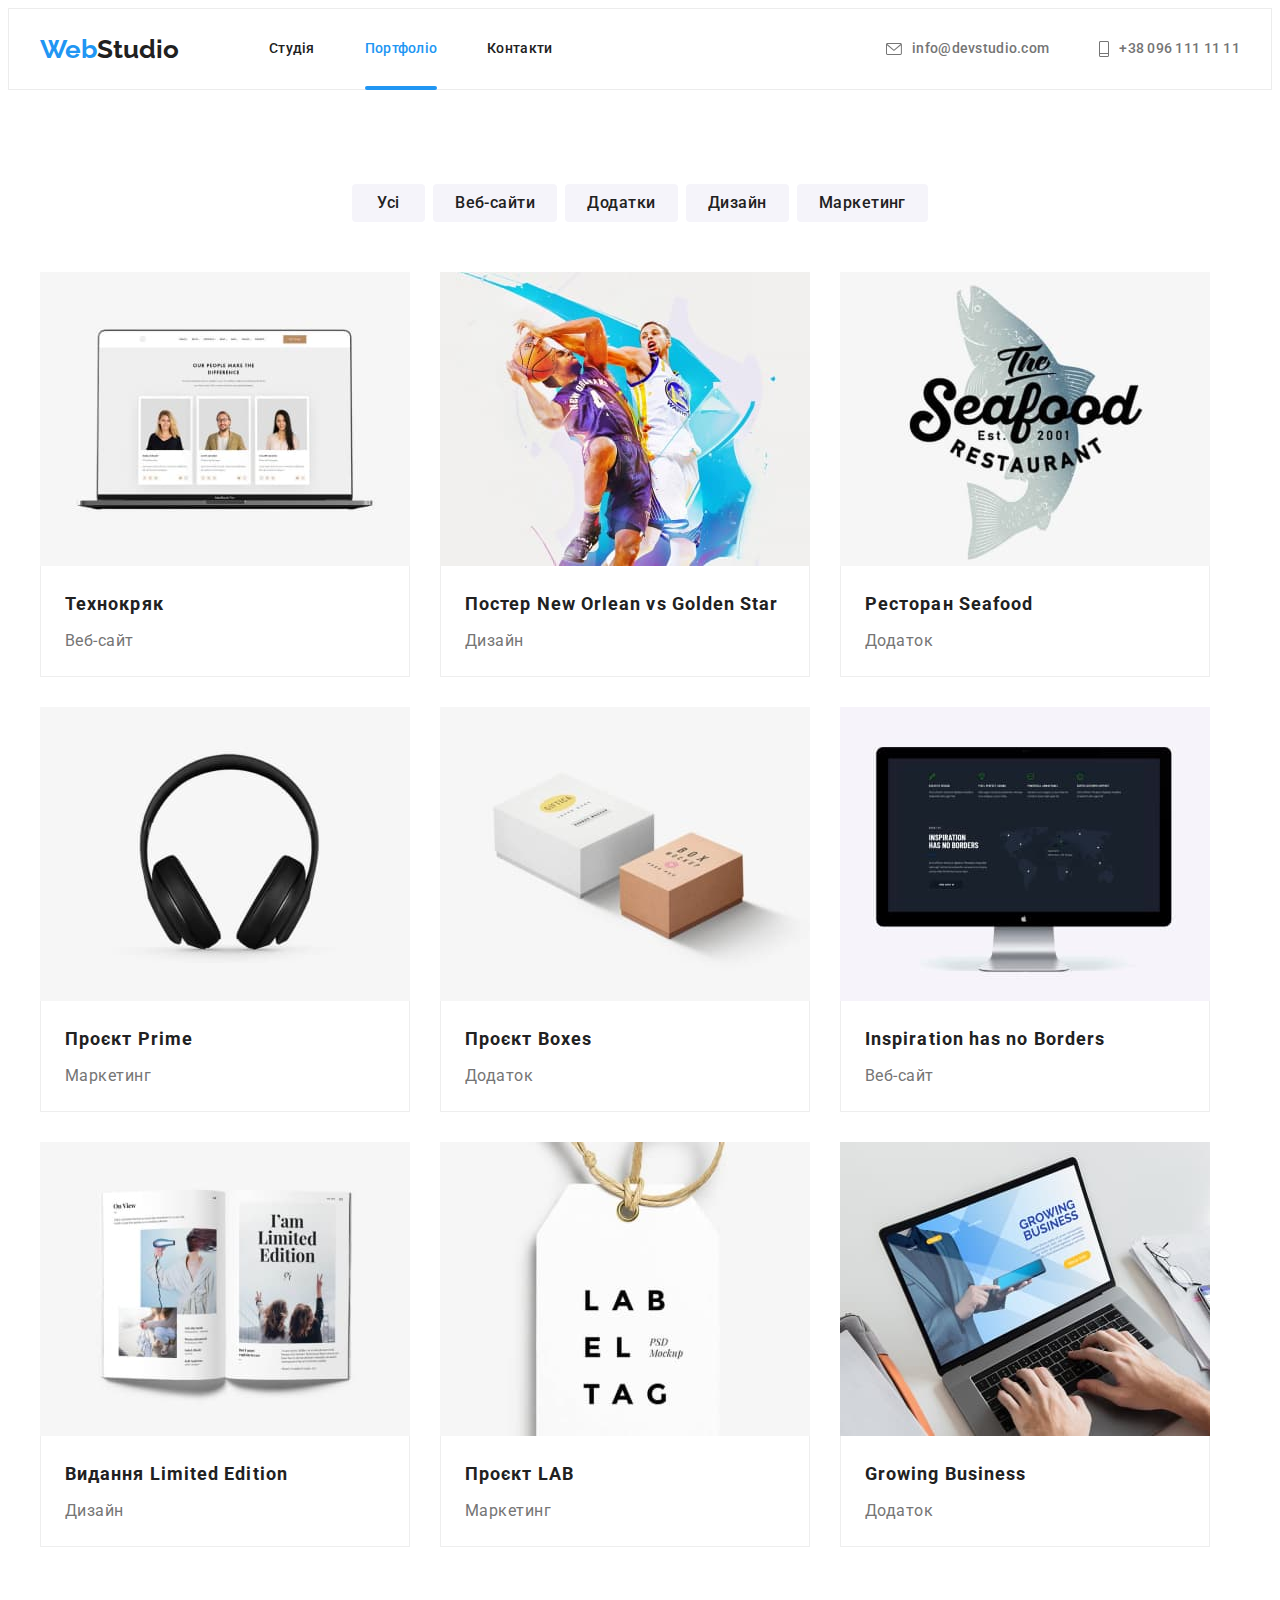
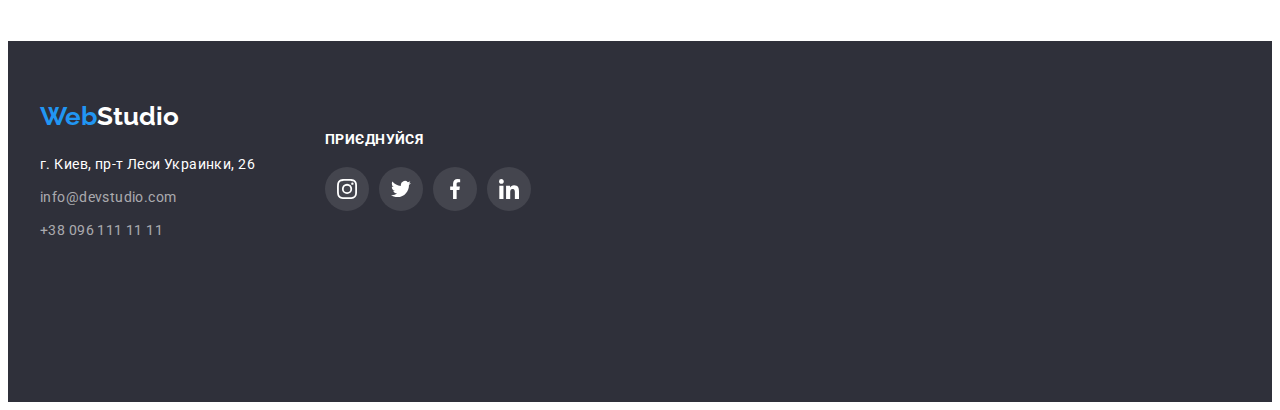
==== portfolio.html @ d7055a85 "update" ====
<!DOCTYPE html>
<html lang="uk">
  <head>
    <meta charset="UTF-8" />
    <meta http-equiv="X-UA-Compatible" content="IE=edge" />
    <meta name="viewport" content="width=device-width, initial-scale=1.0" />
    <title>WebStudion</title>
    <link
      href="https://fonts.googleapis.com/css2?family=Raleway:wght@700&family=Roboto:wght@400;500;700&display=swap"
      rel="stylesheet"
    />
    <link
      rel="stylesheet"
      href="https://cdnjs.cloudflare.com/ajax/libs/modern-normalize/1.1.0/modern-normalize.min.css"
      integrity="sha512-wpPYUAdjBVSE4KJnH1VR1HeZfpl1ub8YT/NKx4PuQ5NmX2tKuGu6U/JRp5y+Y8XG2tV+wKQpNHVUX03MfMFn9Q=="
      crossorigin="anonymous"
      referrerpolicy="no-referrer"
    />
    <link rel="stylesheet" href="./css/portfolio.css" />
  </head>
  <body>
    <header class="portfolio-header">
      <div class="container header-main-nav">
        <nav class="main-nav">
          <a href="./index.html" class="logo link">
            <span class="web logo">Web</span
            ><span class="studio logo">Studio</span>
          </a>

          <ul class="site-nav list">
            <li class="item">
              <a href="./index.html" class="link">Студія</a>
            </li>
            <li class="item">
              <a href="./portfolio.html" class="link current">Портфоліо</a>
            </li>
            <li class="item">
              <a href="#" class="link">Контакти</a>
            </li>
          </ul>
        </nav>

        <ul class="contact-nav list">
          <li class="item">
            
            <a href="mailto:info@devstudio.com" class="contact-link link"
              > <svg class="contact-nav-icon" width="16" height="12"> 
              <use href="./images/symbol-defs.svg#icon-envelope"> </use>
            </svg> info@devstudio.com</a
            >
          </li>
          <li class="item">
            
            <a href="tel:+380961111111" class="contact-link  link"> 
              <svg class="contact-nav-icon" width="10" height="16" > 
              <use href="./images/symbol-defs.svg#icon-Vector"> </use>
            </svg> +38 096 111 11 11</a>
          </li>
        </ul> 
      </div>
    </header>

    <main>
      <section class="section">
        <div class="container">
          <h1 class="visually-hidden">Портфоліо</h1>
          <ul class="button-list list">
            <li><button type="button" class="button-primary">Усі</button></li>
            <li>
              <button type="button" class="button-primary">Веб-сайти</button>
            </li>
            <li>
              <button type="button" class="button-primary">Додатки</button>
            </li>
            <li>
              <button type="button" class="button-primary">Дизайн</button>
            </li>
            <li>
              <button type="button" class="button-primary">Маркетинг</button>
            </li>
          </ul>

          <ul class="list work">
            <li class="portfolio-list">
              <a href="#" class="portfolio-link link">
                <div class="portfolio-wrap"><img
                  src="./images/images-portfolio/img-portfolio.jpg"
                  alt="example of work"
                  width="370"
                />
                <p class="portfolio-text">Ресурс пропонує комплексні пропозиції з різним рівнем функціоналу та сервісів. 
                  Все це дозволить відвідувачу отримати вичерпні відомості про компанію чи приватну особу.</p>
                </div>
                <div class="section-container">
                  <h2 class="section-title title">Технокряк</h2>
                <p class="section-text">Веб-сайт</p>
              
            </div>
            </a>
            </li>

            <li class="portfolio-list">
              <a href="#" class="link">
                 <div class="portfolio-wrap"><img
                  src="./images/images-portfolio/img-portfolio-1.jpg"
                  alt="example of work"
                  width="370"
                />
                <p class="portfolio-text">Ресурс пропонує комплексні пропозиції з різним рівнем функціоналу та сервісів. 
                  Все це дозволить відвідувачу отримати вичерпні відомості про компанію чи приватну особу.</p>
                  </div>
                <div class="section-container"><h2 class="section-title title">
                  Постер New Orlean vs Golden Star
                </h2>
                <p class="section-text">Дизайн</p></div>
              </a>
            </li>

            <li class="portfolio-list">
              <a href="#" class="link">
                <div class="portfolio-wrap"><img
                  src="./images/images-portfolio/img-portfolio-2.jpg"
                  alt="example of work"
                  width="370"
                />
                <p class="portfolio-text">Ресурс пропонує комплексні пропозиції з різним рівнем функціоналу та сервісів. 
                  Все це дозволить відвідувачу отримати вичерпні відомості про компанію чи приватну особу.</p>
                  </div>
                <div class="section-container"><h2 class="section-title title">Ресторан Seafood</h2>
                <p class="section-text">Додаток</p></div>
              </a>
            </li>

            <li class="portfolio-list">
              <a href="#" class="link">
               <div class="portfolio-wrap"> <img
                  src="./images/images-portfolio/img-portfolio-3.jpg"
                  alt="example of work"
                  width="370"
                />
                <p class="portfolio-text">Ресурс пропонує комплексні пропозиції з різним рівнем функціоналу та сервісів. 
                  Все це дозволить відвідувачу отримати вичерпні відомості про компанію чи приватну особу.</p>
                  </div>
                <div class="section-container"><h2 class="section-title title">Проєкт Prime</h2>
                <p class="section-text">Маркетинг</p></div>
              </a>
            </li>

            <li class="portfolio-list">
              <a href="#" class="link">
               <div class="portfolio-wrap"> <img
                  src="./images/images-portfolio/img-portfolio-4.jpg"
                  alt="example of work"
                  width="370"
                />
                <p class="portfolio-text">Ресурс пропонує комплексні пропозиції з різним рівнем функціоналу та сервісів. 
                  Все це дозволить відвідувачу отримати вичерпні відомості про компанію чи приватну особу.</p>
                  </div>
                <div class="section-container"><h2 class="section-title title">Проєкт Boxes</h2>
                <p class="section-text">Додаток</p>
              </div>
              </a>
            </li>

            <li class="portfolio-list">
              <a href="#" class="link">
               <div class="portfolio-wrap"> <img
                  src="./images/images-portfolio/img-portfolio-5.jpg"
                  alt="example of work"
                  width="370"
                />
                <p class="portfolio-text">Ресурс пропонує комплексні пропозиції з різним рівнем функціоналу та сервісів. 
                  Все це дозволить відвідувачу отримати вичерпні відомості про компанію чи приватну особу.</p>
                  </div>
                <div class="section-container"><h2 class="section-title title">Inspiration has no Borders</h2>
                <p class="section-text">Веб-сайт</p></div>
              </a>
            </li>

            <li class="portfolio-list">
              <a href="#" class="link">
                <div class="portfolio-wrap"><img
                  src="./images/images-portfolio/img-portfolio-6.jpg"
                  alt="example of work"
                  width="370"
                />
                <p class="portfolio-text">Ресурс пропонує комплексні пропозиції з різним рівнем функціоналу та сервісів. 
                  Все це дозволить відвідувачу отримати вичерпні відомості про компанію чи приватну особу.</p>
                  </div>
                <div class="section-container"><h2 class="section-title title">Видання Limited Edition</h2>
                <p class="section-text">Дизайн</p></div>
              </a>
            </li>

            <li class="portfolio-list">
              <a href="#" class="link">
                <div class="portfolio-wrap"><img
                  src="./images/images-portfolio/img-portfolio-7.jpg"
                  alt="example of work"
                  width="370"
                />
                <p class="portfolio-text">Ресурс пропонує комплексні пропозиції з різним рівнем функціоналу та сервісів. 
                  Все це дозволить відвідувачу отримати вичерпні відомості про компанію чи приватну особу.</p>
                  </div>
                <div class="section-container"><h2 class="section-title title">Проєкт LAB</h2>
                <p class="section-text">Маркетинг</p></div>
              </a>
            </li>

            <li class="portfolio-list">
              <a href="#" class="link">
                <div class="portfolio-wrap"><img
                  src="./images/images-portfolio/img-portfolio-8.jpg"
                  alt="example of work"
                  width="370"
                />
                <p class="portfolio-text">Ресурс пропонує комплексні пропозиції з різним рівнем функціоналу та сервісів. 
                  Все це дозволить відвідувачу отримати вичерпні відомості про компанію чи приватну особу.</p>
                  </div>
               <div class="section-container"><h2 class="section-title title">Growing Business</h2>
                <p class="section-text">Додаток</p></div> 
              </a>
            </li>
          </ul>
        </div>
      </section>
    </main>

    <footer class="footer">
      <div class="container footer-container">
        <div>
        <a href="./index.html" class="logo link">
          <span class="web logo">Web</span
          ><span class="studio-logo-footer">Studio</span></a
        >

        <address>
          <ul class="footer-list list">
            <li class="footer-item">
              <a
                class="footer-adress"
                href="https://goo.gl/maps/CPtrU1FHBa2aNyZL9"
                target="_blank"
                rel="noopener noreferrer nofollow"
                >г. Киев, пр-т Леси Украинки, 26</a
              >
            </li>
            <li class="item-mail" >
              <a href="mailto:info@devstudio.com" class="footer-link"
                >info@devstudio.com</a
              >
            </li>
            <li class="item-tel">
              <a href="tel:+380961111111" class="footer-link"
                >+38 096 111 11 11</a
              >
            </li>
          </ul>
        </address>
       </div>
        <div class="footer-link-container"><p class="footer-link-title">Приєднуйся</p>
       <ul class="sub-list list">
        <li> <a class="footer-link-icon" href="#"> <svg class="footer-icon" width="20px" height="20px"><use href="./images/symbol-defs.svg#icon-instagram" ></use></svg></a> </li>
        <li> <a class="footer-link-icon" href="#"> <svg class="footer-icon" width="20px" height="20px"><use href="./images/symbol-defs.svg#icon-twitter" ></use></svg></a> </li>
        <li> <a class="footer-link-icon" href="#"> <svg class="footer-icon" width="20px" height="20px"><use href="./images/symbol-defs.svg#icon-facebook" ></use></svg></a> </li>
        <li> <a class="footer-link-icon" href="#"> <svg class="footer-icon" width="20px" height="20px"><use href="./images/symbol-defs.svg#icon-linkedin" ></use></svg></a> </li>
      </ul>
      </div>

       
      
      </footer>
  </body>
</html>
---- css/portfolio.css ----
:root {
  --title-text-color: #212121;
  --primary-text-color: #757575;
  --footer-text-color: rgba(255, 255, 255, 0.6);
  --accent-text-color: #2196f3;
  --primary-button-color: #ffffff;
  --button-color-portfolio: #f5f4fa;
  --footer-color: #2f303a;
}

h1,
h2,
h3,
h4,
p,
ul,
li {
  margin: 0;
  padding: 0;
}
img {
  display: block;
  max-width: 100%;
  height: auto;
}
.list {
  list-style: none;
}
.link {
  text-decoration: none;
}

body {
  color: var(--primary-text-color);
  background-color: #ffffff;
  font-family: Roboto, sans-serif;
}

.list {
  list-style: none;
  padding: 0;
  margin: 0;
}

.list.button {
  display: flex;
  justify-content: center;
  gap: 10px;
}

.link {
  text-decoration: none;
}
.logo {
  color: #2196f3;
  font-family: Raleway, sans-serif;
  font-weight: 700;
  font-size: 26px;
  line-height: 1.19;
}

.web.logo {
  color: var(--accent-text-color);
}
.studio.logo {
  color: var(--title-text-color);
}

.studio-logo-footer {
  color: var(--primary-button-color);
}

.container {
  margin-left: auto;
  margin-right: auto;
  width: 1200px;
  padding-left: 15px;
  padding-right: 15px;
  /* outline: 2px solid tomato; */
}

.visually-hidden {
  position: absolute;
  width: 1px;
  height: 1px;
  margin: -1px;
  border: 0;
  padding: 0;
  white-space: nowrap;
  clip-path: inset(100%);
  clip: rect(0 0 0 0);
  overflow: hidden;
}

/* MAIN NAV */
.portfolio-header {
  border: 1px solid #ececec;
}

.main-nav {
  display: flex;

  align-items: center;
}

.header-main-nav {
  display: flex;

  align-items: center;
}

.site-nav {
  display: flex;
  margin-left: 90px;
}

.contact-nav {
  display: flex;

  margin-left: auto;
}

.contact-link {
  display: flex;
  gap: 10px;
  justify-content: center;
  align-items: center;
  transition: color 250ms cubic-bezier(0.4, 0, 0.2, 1);
}

.contact-nav-icon {
  fill: currentColor;
}
.site-nav .item + .item {
  margin-left: 50px;
}

.contact-nav .item + .item {
  margin-left: 50px;
}

/* SITE NAV */

.current {
  position: relative;
}

.current::after {
  content: "";
  position: absolute;
  left: 0;
  bottom: -1px;
  display: block;
  width: 100%;
  height: 4px;
  border-radius: 2px;
  background-color: var(--accent-text-color);
}

.site-nav .link {
  display: block;

  color: var(--title-text-color);
  font-weight: 500;
  font-size: 14px;
  line-height: 1.14;
  letter-spacing: 0.02em;

  padding-top: 32px;
  padding-bottom: 32px;

  transition: color 250ms cubic-bezier(0.4, 0, 0.2, 1);
}

.site-nav .link:hover,
.site-nav .link:focus {
  color: var(--accent-text-color);
}
.contact-nav.list {
  font-weight: 500;
  font-size: 14px;
  line-height: 1.14;
  letter-spacing: 0.02em;
}

.contact-nav .link {
  color: var(--primary-text-color);
}

.contact-nav .link:hover,
.contact-nav .link:focus {
  color: var(--accent-text-color);
}

.site-nav .link.current {
  color: var(--accent-text-color);
}
.site-nav.link {
  color: var(--primary-button-color);
  font-weight: 400;
  font-size: 14px;
  line-height: 1.71;
  letter-spacing: 0.03em;
}

.contact-adress {
  font-style: normal;
}

.section {
  padding-top: 94px;
  padding-bottom: 94px;
}

/* SECTION TITLE */
.section-title.title {
  margin-bottom: 4px;

  color: var(--title-text-color);
  font-weight: 700;
  font-size: 18px;
  line-height: 2;
  letter-spacing: 0.06em;
}

/* SECTION TEXT */
.section-text {
  color: var(--primary-text-color);
  font-weight: 400;
  font-size: 16px;
  line-height: 1.87;
  letter-spacing: 0.03em;
}

.section-container {
  padding-top: 20px;
  padding-bottom: 20px;
  padding-left: 24px;
  padding-right: 24px;
  border: 1px solid #eeeeee;
  border-top: none;
}
/* LIST WORK */

.work {
  display: flex;
  flex-wrap: wrap;
  gap: 30px;
}

.portfolio-link {
}

.portfolio-list {
  flex-basis: calc((100% - 60px) / 30px);

  transition: box-shadow 250ms cubic-bezier(0.4, 0, 0.2, 1);
}

.portfolio-list:hover .portfolio-text {
  opacity: 1;
}

.portfolio-list:hover,
.portfolio-list:focus {
  box-shadow: 0px 1px 1px rgba(0, 0, 0, 0.12), 0px 4px 4px rgba(0, 0, 0, 0.06),
    1px 4px 6px rgba(0, 0, 0, 0.16);
}

.portfolio-list:hover .portfolio-text {
  transform: translateY(0%);
}

.portfolio-wrap {
  position: relative;
  overflow: hidden;
}

.portfolio-text {
  position: absolute;
  top: 0;
  left: 0;

  display: flex;

  opacity: 0;

  width: 100%;
  height: 100%;

  padding-top: 63px;
  padding-left: 24px;

  font-weight: 400;
  font-size: 18px;
  line-height: 1.55;
  letter-spacing: 0.03em;

  color: #ffffff;
  background-color: rgba(33, 150, 243, 0.9);

  transform: translateY(100%);
  transition: transform 250ms cubic-bezier(0.4, 0, 0.2, 1),
    opacity 250ms cubic-bezier(0.4, 0, 0.2, 1);
}

/* BUTTON */

.button-primary {
  display: inline-block;
  border-radius: 4px;
  padding: 6px 22px;
  min-width: 73px;

  color: var(--title-text-color);
  background-color: var(--button-color-portfolio);

  font-family: "Roboto";
  font-weight: 500;
  font-size: 16px;
  line-height: 1.62;
  letter-spacing: 0.03em;
  text-align: center;
  border: none;

  transition: background-color 250ms cubic-bezier(0.4, 0, 0.2, 1),
    color 250ms cubic-bezier(0.4, 0, 0.2, 1),
    box-shadow 250ms cubic-bezier(0.4, 0, 0.2, 1);
}
.button-primary:focus,
.button-primary:hover {
  color: var(--primary-button-color);
  background-color: var(--accent-text-color);
  cursor: pointer;
  border-radius: 4px;
  box-shadow: 0px 3px 1px rgba(0, 0, 0, 0.1), 0px 1px 2px rgba(0, 0, 0, 0.08),
    0px 2px 2px rgba(0, 0, 0, 0.12);
}

.button-list {
  display: flex;
  gap: 8px;
  justify-content: center;
  margin-bottom: 50px;
}

/* FOOTER */

.footer {
  background-color: var(--footer-color);
  padding-top: 60px;
  padding-bottom: 160px;
}

.link.footer {
  color: var(--footer-text-color);
  font-size: 14px;
  line-height: 1.71;
  letter-spacing: 0.03em;
}

.footer-container {
  display: flex;
  align-items: center;
  margin: 0 auto;
}
.site-nav.link {
  color: var(--primary-button-color);

  font-weight: 400;
  font-size: 14px;
  line-height: 1.71;
  letter-spacing: 0.03em;
}
.link.footer {
  color: var(--footer-text-color);
  font-size: 14px;
  line-height: 1.71;
  letter-spacing: 0.03em;
}

.footer-adress {
  margin-top: 20px;
  margin-bottom: 9px;

  color: var(--primary-button-color);
  font-style: normal;
  text-decoration: none;

  font-family: "Roboto";
  font-style: normal;
  font-weight: 400;
  font-size: 14px;
  line-height: 24px;
  letter-spacing: 0.03em;

  transition: color 250ms cubic-bezier(0.4, 0, 0.2, 1);
}

.footer-link {
  margin-bottom: 9px;

  font-family: "Roboto";
  font-style: normal;
  font-weight: 400;
  font-size: 14px;
  line-height: 24px;
  letter-spacing: 0.03em;

  color: rgba(255, 255, 255, 0.6);

  text-decoration: none;
  cursor: pointer;

  transition: color 250ms cubic-bezier(0.4, 0, 0.2, 1);
}

.footer-link-container {
  margin-left: 70px;
}

.footer-link:focus,
.footer-link:hover {
  color: var(--accent-text-color);
}

.footer-adress:focus,
.footer-adress:hover {
  color: var(--accent-text-color);
}

.item-mail {
  margin-bottom: 9px;
}

.footer-item {
  margin-top: 20px;
  margin-bottom: 9px;
}

.footer-icon {
  fill: #ffffff;
}

.footer-link-title {
  margin-bottom: 20px;

  font-weight: 700;
  font-size: 14px;
  line-height: 16px;
  letter-spacing: 0.03em;
  text-transform: uppercase;
  color: var(--primary-button-color);
  position: center;
  width: 116px;
  height: 16px;
  left: 516px;
  top: 2748px;
}

.footer-link-icon {
  width: 44px;
  height: 44px;
  border-radius: 50%;
  background-color: rgba(255, 255, 255, 0.1);
  display: flex;
  align-items: center;
  justify-content: center;
  transition-property: background-color;
  transition-duration: 250ms;
}

.footer-link-icon:focus,
.footer-link-icon:hover {
  border-radius: 50%;
  background-color: var(--accent-text-color);
}

.sub-list {
  display: flex;
  align-items: center;
  justify-content: baseline;
  gap: 10px;
}
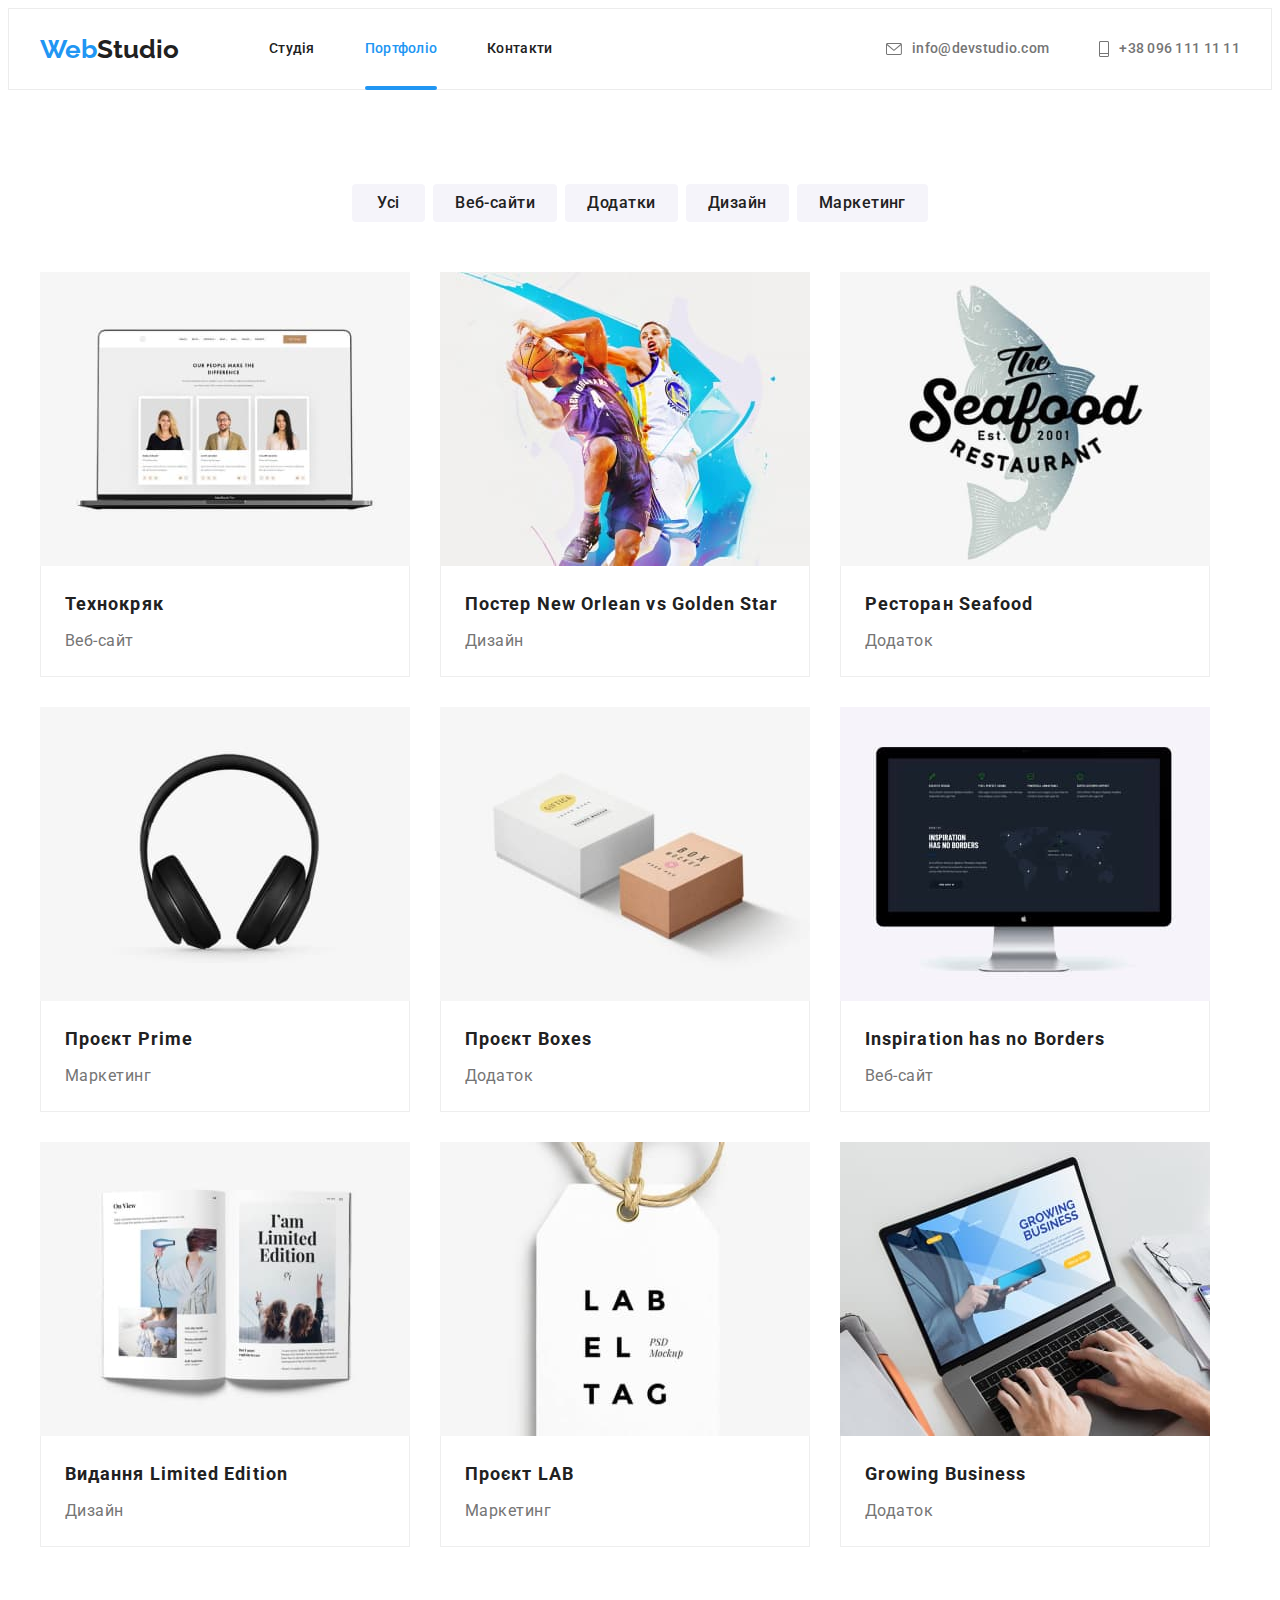
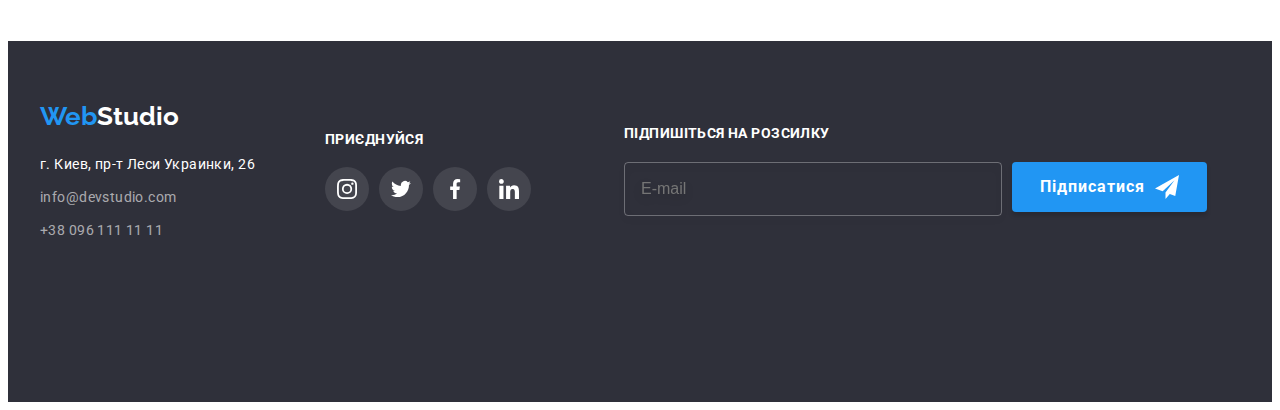
==== commit 602e295d: "update" ====
--- a/portfolio.html
+++ b/portfolio.html
@@ -267,6 +267,18 @@
       </ul>
       </div>
 
+      <div class="footer-sub-email">
+        <p class="footer-sub-text">Підпишіться на розсилку</p>
+        <form class="form-footer" name="sing-up">
+        <label> <input class="footer-input-email" type="email" name="email" placeholder="E-mail" autocomplete="none"></label>
+         <button type="submit" class="footer-button">Підписатися
+          <svg class="icon-send" witdh="24px" height="24px">
+                    <use href="./images/symbol-defs.svg#icon-send">
+
+                    </use>
+                  </svg>
+         </button>
+
        
       
       </footer>
--- a/css/portfolio.css
+++ b/css/portfolio.css
@@ -482,3 +482,80 @@
   justify-content: baseline;
   gap: 10px;
 }
+
+.footer-sub-email {
+  margin-left: 93px;
+}
+
+.form-footer {
+  display: flex;
+  gap: 10px;
+}
+.footer-sub-email {
+  margin-left: 93px;
+}
+
+.footer-input-email {
+  width: 358px;
+  height: 50px;
+  background-color: transparent;
+  color: var(--primary-button-color);
+  border: 1px solid rgba(255, 255, 255, 0.3);
+  filter: drop-shadow(0px 4px 4px rgba(0, 0, 0, 0.15));
+  border-radius: 4px;
+  font-weight: 400;
+  font-size: 16px;
+  line-height: 1.25;
+  padding-left: 16px;
+  outline: none;
+  transition: border-color 250ms cubic-bezier(0.4, 0, 0.2, 1);
+}
+
+.footer-input-email:focus {
+  border-color: var(--accent-text-color);
+}
+
+.footer-sub-text {
+  font-weight: 700;
+  font-size: 14px;
+  line-height: 1.14;
+  letter-spacing: 0.03em;
+  text-transform: uppercase;
+  color: var(--primary-button-color);
+  margin-bottom: 20px;
+}
+
+.footer-button {
+  width: 200;
+  height: 50px;
+
+  border-radius: 4px;
+  padding: 10px 28px;
+
+  border: none;
+
+  color: var(--primary-button-color);
+  background-color: var(--accent-text-color);
+  cursor: pointer;
+
+  font-family: "Roboto";
+  font-style: normal;
+  font-weight: 700;
+  font-size: 16px;
+  line-height: 1.88;
+
+  display: flex;
+  align-items: center;
+  text-align: center;
+  letter-spacing: 0.06em;
+
+  box-shadow: 0px 4px 4px rgba(0, 0, 0, 0.15);
+  border-radius: 4px;
+}
+
+.icon-send {
+  width: 24px;
+  height: 24px;
+  margin-left: 10px;
+  fill: var(--primary-button-color);
+}
